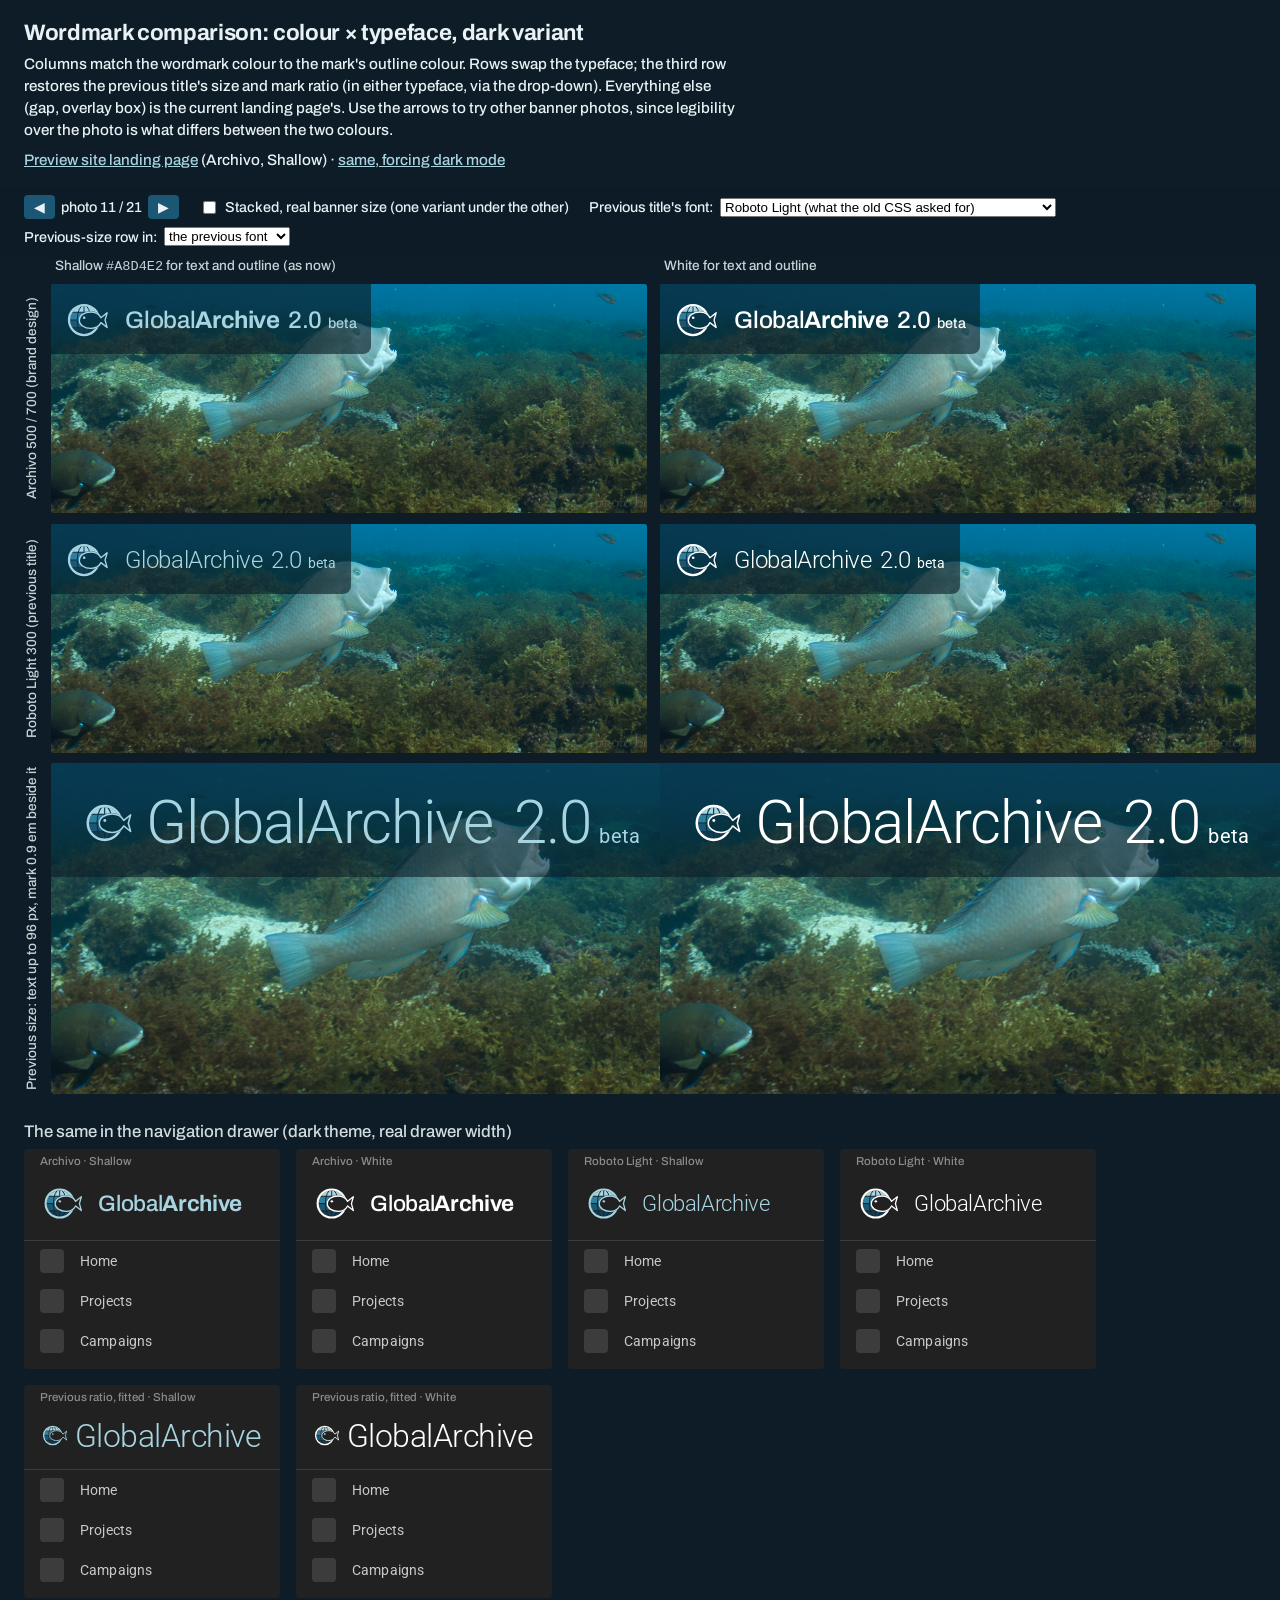
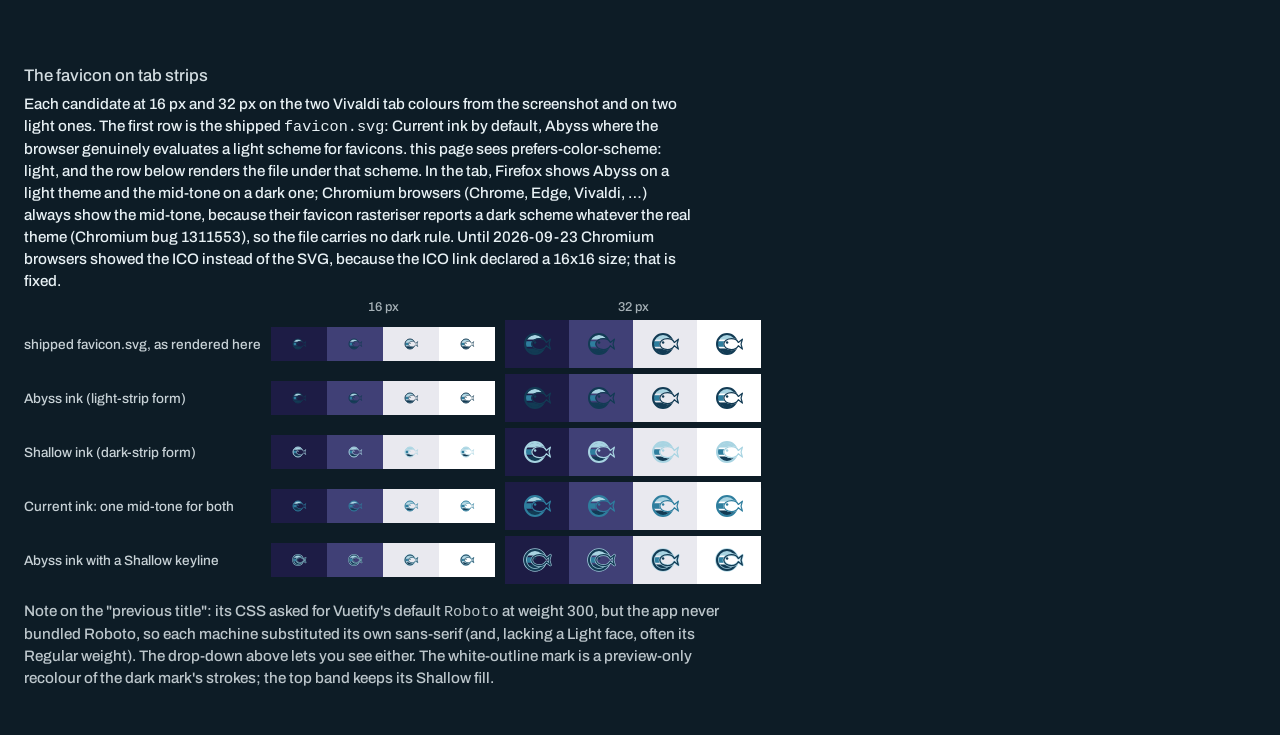
==== compare/index.html @ a5eb5374 "Preview build 2026-09-23T16:37Z of e06dd45" ====
<!DOCTYPE html>
<html lang="en">
<head>
<meta charset="utf-8">
<meta name="robots" content="noindex, nofollow">
<meta name="viewport" content="width=device-width, initial-scale=1">
<title>GlobalArchive wordmark comparison</title>
<link rel="icon" href="../ui/favicon.ico?v=8" sizes="32x32">
<link rel="icon" type="image/svg+xml" href="../ui/favicon.svg?v=8">
<!-- Archivo comes from the app build itself (fonts.css is generated by build-preview.sh from the
     bundled @fontsource files); Roboto Light, which the previous title asked for but the app never
     bundled, comes from Google Fonts so that every reviewer sees the same face. -->
<link rel="preconnect" href="https://fonts.googleapis.com">
<link rel="preconnect" href="https://fonts.gstatic.com" crossorigin>
<link href="https://fonts.googleapis.com/css2?family=Roboto:wght@300;400&display=swap" rel="stylesheet">
<link rel="stylesheet" href="fonts.css">
<style>
  :root {
    --shallow: #A8D4E2;
    --white: #FFFFFF;
    --dark: #0D1C26;
    --ink: #E8F1F5;
    --old-font: Roboto, sans-serif;
  }
  * { box-sizing: border-box; }
  body { margin: 0; background: var(--dark); color: var(--ink); font-family: Archivo, 'Helvetica Neue', Arial, sans-serif; }
  header { padding: 20px 24px 8px; max-width: 1400px; }
  h1 { font-size: 1.4rem; font-weight: 700; letter-spacing: -0.015em; margin: 0 0 8px; }
  h2 { font-size: 1.05rem; font-weight: 500; margin: 28px 24px 8px; opacity: .9; }
  p { margin: 0 0 8px; line-height: 1.45; font-size: .95rem; max-width: 80ch; }
  a { color: var(--shallow); }
  .controls { display: flex; flex-wrap: wrap; gap: 8px 20px; align-items: center; padding: 8px 24px 12px; font-size: .9rem; position: sticky; top: 0; background: rgba(13,28,38,.92); z-index: 2; }
  .controls label { display: inline-flex; gap: 6px; align-items: center; cursor: pointer; }
  button { font: inherit; color: var(--ink); background: #1B5674; border: 0; border-radius: 4px; padding: 4px 10px; cursor: pointer; }
  button:hover { background: #2E7E9E; }
  .banner-nav { display: inline-flex; gap: 6px; align-items: center; }

  /* The 2 × 2 matrix. Columns: colour of text AND mark outline. Rows: typeface. */
  .matrix { display: grid; grid-template-columns: max-content 1fr 1fr; gap: 10px 12px; padding: 0 24px; align-items: stretch; }
  .matrix.stacked { grid-template-columns: max-content 1fr; }
  .matrix .colhead { font-size: .85rem; opacity: .85; padding: 0 4px; }
  .matrix .rowhead { writing-mode: vertical-rl; transform: rotate(180deg); font-size: .85rem; opacity: .85; text-align: center; padding: 4px 0; }

  /* One landing-banner cell. The photo fills it exactly as the v-carousel does (cover), and the
     overlay box, padding, radius and the lockup rules are copied from HomeView.vue /
     BrandWordmark.vue. The title's viewport-relative size becomes container-relative so a cell
     that is narrower than the real banner keeps the lockup in proportion to the photo. */
  .cell { position: relative; overflow: hidden; background: #000; container-type: inline-size; aspect-ratio: 2.6 / 1; border-radius: 2px; }
  .stacked .cell { aspect-ratio: auto; height: 500px; }
  .cell img.bg { position: absolute; inset: 0; width: 100%; height: 100%; object-fit: cover; }
  .overlay {
    position: absolute; top: 0; left: 0;
    background: rgba(13, 28, 38, 0.6);
    padding: 0.5em 0.6em 0.4em 0.5em;
    border-bottom-right-radius: 8px;
    display: inline-flex; align-items: center;
    font-size: clamp(1.5rem, 3.6cqw, 2.75rem);
    line-height: 1; white-space: nowrap;
  }
  .stacked .overlay { font-size: clamp(1.5rem, 3.6vw, 2.75rem); }
  .lockup { display: inline-flex; align-items: center; gap: 0.6em; letter-spacing: -0.015em; }
  .lockup img { height: 2em; width: auto; flex: none; }
  .wm-archivo { font-family: Archivo, 'Helvetica Neue', Arial, sans-serif; }
  .wm-archivo .g { font-weight: 500; }
  .wm-archivo .a { font-weight: 700; }
  .wm-old { font-family: var(--old-font); font-weight: 300; letter-spacing: -0.015625em; }
  .suffix { display: inline-flex; align-items: baseline; align-self: center; }
  .ver { margin-left: 0.35em; font-family: Archivo, 'Helvetica Neue', Arial, sans-serif; font-weight: 500; letter-spacing: -0.015em; }
  .beta { margin-left: 0.4em; font-size: 0.6em; font-weight: 400; letter-spacing: 0.02em; }
  .row-old .ver { font-family: var(--old-font); font-weight: 300; letter-spacing: -0.015625em; }
  .row-old .beta { font-family: var(--old-font); }
  /* The previous title's metrics (HomeView.vue before f11de63): text clamp(2.5rem, 7vw, 6rem) at
     weight 300, the mark 0.9 em tall beside it with a 0.18 em gap, "beta" a third of the name's
     size (MD3 headline-large, 32 px, next to 96 px). Colour, box and gap-to-suffix stay as in the
     other rows so only size and ratio differ. */
  .row-oldsize .overlay { font-size: clamp(2.5rem, 7cqw, 6rem); }
  .stacked .row-oldsize .overlay { font-size: clamp(2.5rem, 7vw, 6rem); }
  .row-oldsize .lockup { gap: 0.18em; }
  .row-oldsize .lockup img { height: 0.9em; }
  .row-oldsize .beta { font-size: 0.333em; }
  .row-oldsize .wm-archivo { display: none; }
  body.oldsize-archivo .row-oldsize .wm-archivo { display: inline; }
  body.oldsize-archivo .row-oldsize .wm-old { display: none; }
  body.oldsize-archivo .row-oldsize .ver { font-family: Archivo, 'Helvetica Neue', Arial, sans-serif; font-weight: 500; letter-spacing: -0.015em; }
  body.oldsize-archivo .row-oldsize .beta { font-family: inherit; }
  .c-shallow { color: var(--shallow); }
  .c-white { color: var(--white); }

  /* Drawer scale: the navigation drawer as MainUI.vue renders it in the dark theme — Vuetify's
     default 256 px width and #212121 surface, the header list item's 4 px 16 px padding, the
     lockup at 1.4 rem spanning the drawer (commit 9a50a81), the divider and the first menu
     entries for context. */
  .drawers { display: flex; flex-wrap: wrap; gap: 16px; padding: 0 24px 40px; }
  .drawer { width: 256px; flex: none; background: #212121; color: rgba(255,255,255,.87); border-radius: 4px; padding-bottom: 8px; font-family: Roboto, sans-serif; overflow: hidden; }
  .drawer .caption { font-size: .72rem; opacity: .55; padding: 6px 16px 0; font-family: Archivo, sans-serif; }
  .drawer .head { padding: 4px 16px; min-height: 48px; display: flex; align-items: center; }
  .drawer .lockup { font-size: 1.4rem; padding: 10px 0; }
  .drawer hr { border: 0; border-top: 1px solid rgba(255,255,255,.12); margin: 0; }
  .drawer .item { display: flex; align-items: center; gap: 16px; padding: 4px 16px; min-height: 40px; font-size: .875rem; letter-spacing: .01em; opacity: .87; }
  .drawer.row-oldsize .lockup { gap: 0.18em; }
  .drawer.row-oldsize .lockup img { height: 0.9em; }
  .drawer.row-oldsize .wm-archivo { display: none; }
  .drawer .item i { display: inline-block; width: 24px; height: 24px; border-radius: 4px; background: rgba(255,255,255,.14); }
  .favs { display: grid; grid-template-columns: max-content repeat(4, max-content); gap: 6px 10px; padding: 0 24px 16px; align-items: center; font-size: .85rem; }
  .favs .lab { opacity: .85; }
  .favs .hd { font-size: .8rem; opacity: .7; text-align: center; }
  .strip { display: flex; }
  .strip span { display: inline-flex; align-items: center; justify-content: center; width: 56px; height: 34px; }
  .strip span:nth-child(1) { background: rgb(29,28,69); } .strip span:nth-child(2) { background: rgb(64,64,118); }
  .strip span:nth-child(3) { background: #e9e9ef; } .strip span:nth-child(4) { background: #ffffff; }
  .strip img { width: 16px; height: 16px; } .strip.big img { width: 32px; height: 32px; } .strip.big span { height: 48px; width: 64px; }
  footer { padding: 0 24px 40px; font-size: .85rem; opacity: .8; }
</style>
</head>
<body>
<header>
  <h1>Wordmark comparison: colour × typeface, dark variant</h1>
  <p>Columns match the wordmark colour to the mark's outline colour. Rows swap the typeface; the third row
     restores the previous title's size and mark ratio (in either typeface, via the drop-down). Everything
     else (gap, overlay box) is the current landing page's. Use the arrows to try other banner photos, since
     legibility over the photo is what differs between the two colours.</p>
  <p><a href="../ui/">Preview site landing page</a> (Archivo, Shallow) · <a href="../ui/" onclick="localStorage.setItem('theme_choice','dark')">same, forcing dark mode</a></p>
</header>
<div class="controls">
  <span class="banner-nav">
    <button id="prev" title="Previous photo (←)">◀</button>
    <span id="which">photo</span>
    <button id="next" title="Next photo (→)">▶</button>
  </span>
  <label><input type="checkbox" id="stacked"> Stacked, real banner size (one variant under the other)</label>
  <label>Previous title's font:
    <select id="oldfont">
      <option value="Roboto, sans-serif">Roboto Light (what the old CSS asked for)</option>
      <option value="sans-serif">your system's sans-serif (what it actually rendered in)</option>
    </select>
  </label>
  <label>Previous-size row in:
    <select id="oldsizefont">
      <option value="old">the previous font</option>
      <option value="archivo">Archivo 500 / 700</option>
    </select>
  </label>
</div>

<div class="matrix" id="matrix">
  <div></div>
  <div class="colhead">Shallow <code>#A8D4E2</code> for text and outline (as now)</div>
  <div class="colhead">White for text and outline</div>

  <div class="rowhead">Archivo 500 / 700 (brand design)</div>
  <div class="cell"><img class="bg" alt=""><span class="overlay c-shallow">
    <span class="lockup"><img src="mark-shallow.svg" alt=""><span class="wm-archivo"><span class="g">Global</span><span class="a">Archive</span></span></span><span class="suffix"><span class="ver">2.0</span><span class="beta">beta</span></span>
  </span></div>
  <div class="cell"><img class="bg" alt=""><span class="overlay c-white">
    <span class="lockup"><img src="mark-white.svg" alt=""><span class="wm-archivo"><span class="g">Global</span><span class="a">Archive</span></span></span><span class="suffix"><span class="ver">2.0</span><span class="beta">beta</span></span>
  </span></div>

  <div class="rowhead">Roboto Light 300 (previous title)</div>
  <div class="cell row-old"><img class="bg" alt=""><span class="overlay c-shallow">
    <span class="lockup"><img src="mark-shallow.svg" alt=""><span class="wm-old">GlobalArchive</span></span><span class="suffix"><span class="ver">2.0</span><span class="beta">beta</span></span>
  </span></div>
  <div class="cell row-old"><img class="bg" alt=""><span class="overlay c-white">
    <span class="lockup"><img src="mark-white.svg" alt=""><span class="wm-old">GlobalArchive</span></span><span class="suffix"><span class="ver">2.0</span><span class="beta">beta</span></span>
  </span></div>

  <div class="rowhead">Previous size: text up to 96 px, mark 0.9 em beside it</div>
  <div class="cell row-old row-oldsize"><img class="bg" alt=""><span class="overlay c-shallow">
    <span class="lockup"><img src="mark-shallow.svg" alt=""><span class="wm-old">GlobalArchive</span><span class="wm-archivo"><span class="g">Global</span><span class="a">Archive</span></span></span><span class="suffix"><span class="ver">2.0</span><span class="beta">beta</span></span>
  </span></div>
  <div class="cell row-old row-oldsize"><img class="bg" alt=""><span class="overlay c-white">
    <span class="lockup"><img src="mark-white.svg" alt=""><span class="wm-old">GlobalArchive</span><span class="wm-archivo"><span class="g">Global</span><span class="a">Archive</span></span></span><span class="suffix"><span class="ver">2.0</span><span class="beta">beta</span></span>
  </span></div>
</div>

<h2>The same in the navigation drawer (dark theme, real drawer width)</h2>
<div class="drawers">
  <div class="drawer"><div class="caption">Archivo · Shallow</div>
    <div class="head"><span class="lockup c-shallow"><img src="mark-shallow.svg" alt=""><span class="wm-archivo"><span class="g">Global</span><span class="a">Archive</span></span></span></div>
    <hr><div class="item"><i></i>Home</div><div class="item"><i></i>Projects</div><div class="item"><i></i>Campaigns</div>
  </div>
  <div class="drawer"><div class="caption">Archivo · White</div>
    <div class="head"><span class="lockup c-white"><img src="mark-white.svg" alt=""><span class="wm-archivo"><span class="g">Global</span><span class="a">Archive</span></span></span></div>
    <hr><div class="item"><i></i>Home</div><div class="item"><i></i>Projects</div><div class="item"><i></i>Campaigns</div>
  </div>
  <div class="drawer row-old"><div class="caption">Roboto Light · Shallow</div>
    <div class="head"><span class="lockup c-shallow"><img src="mark-shallow.svg" alt=""><span class="wm-old">GlobalArchive</span></span></div>
    <hr><div class="item"><i></i>Home</div><div class="item"><i></i>Projects</div><div class="item"><i></i>Campaigns</div>
  </div>
  <div class="drawer row-old"><div class="caption">Roboto Light · White</div>
    <div class="head"><span class="lockup c-white"><img src="mark-white.svg" alt=""><span class="wm-old">GlobalArchive</span></span></div>
    <hr><div class="item"><i></i>Home</div><div class="item"><i></i>Projects</div><div class="item"><i></i>Campaigns</div>
  </div>
  <div class="drawer row-old row-oldsize"><div class="caption">Previous ratio, fitted · Shallow</div>
    <div class="head"><span class="lockup c-shallow"><img src="mark-shallow.svg" alt=""><span class="wm-old">GlobalArchive</span><span class="wm-archivo"><span class="g">Global</span><span class="a">Archive</span></span></span></div>
    <hr><div class="item"><i></i>Home</div><div class="item"><i></i>Projects</div><div class="item"><i></i>Campaigns</div>
  </div>
  <div class="drawer row-old row-oldsize"><div class="caption">Previous ratio, fitted · White</div>
    <div class="head"><span class="lockup c-white"><img src="mark-white.svg" alt=""><span class="wm-old">GlobalArchive</span><span class="wm-archivo"><span class="g">Global</span><span class="a">Archive</span></span></span></div>
    <hr><div class="item"><i></i>Home</div><div class="item"><i></i>Projects</div><div class="item"><i></i>Campaigns</div>
  </div>
</div>

<h2>The favicon on tab strips</h2>
<p style="padding:0 24px">Each candidate at 16 px and 32 px on the two Vivaldi tab colours from the screenshot and on
   two light ones. The first row is the shipped <code>favicon.svg</code>: Current ink by default, Abyss where the
   browser genuinely evaluates a light scheme for favicons. <span id="scheme">…</span></p>
<div class="favs" id="favs"></div>
<footer>
  <p>Note on the "previous title": its CSS asked for Vuetify's default <code>Roboto</code> at weight 300, but the
     app never bundled Roboto, so each machine substituted its own sans-serif (and, lacking a Light face,
     often its Regular weight). The drop-down above lets you see either. The white-outline mark is a preview-only
     recolour of the dark mark's strokes; the top band keeps its Shallow fill.</p>
</footer>

<script src="banners.js"></script>
<script>
  const banners = window.PREVIEW_BANNERS || [];
  let i = Math.floor(Math.random() * banners.length);
  const bgs = document.querySelectorAll('img.bg');
  const which = document.getElementById('which');
  function show() {
    if (!banners.length) { which.textContent = 'no photos found'; return; }
    bgs.forEach(img => { img.src = banners[i]; });
    which.textContent = `photo ${i + 1} / ${banners.length}`;
  }
  function step(d) { i = (i + d + banners.length) % banners.length; show(); }
  document.getElementById('prev').onclick = () => step(-1);
  document.getElementById('next').onclick = () => step(1);
  document.addEventListener('keydown', e => { if (e.key === 'ArrowLeft') step(-1); if (e.key === 'ArrowRight') step(1); });
  document.getElementById('stacked').onchange = e => document.getElementById('matrix').classList.toggle('stacked', e.target.checked);
  document.getElementById('oldsizefont').onchange = e => { document.body.classList.toggle('oldsize-archivo', e.target.value === 'archivo'); fitDrawers(); };
  document.getElementById('oldfont').onchange = e => { document.documentElement.style.setProperty('--old-font', e.target.value); fitDrawers(); };
  // The previous ratio has no viewport to scale with in the drawer, so the lockup is sized to span
  // the drawer's content width (256 px minus the list item's 16 px padding each side), as the
  // current 1.4 rem lockup was chosen to.
  function fitDrawers() {
    document.querySelectorAll('.drawer.row-oldsize .lockup').forEach(l => {
      l.style.fontSize = '16px';
      const w = l.getBoundingClientRect().width;
      if (w > 0) l.style.fontSize = (16 * 224 / w).toFixed(2) + 'px';
    });
  }
  document.fonts.ready.then(fitDrawers);
  // Favicon candidates on tab-strip colours. The shipped favicon.svg follows prefers-color-scheme,
  // which Chromium takes from the OS (not from the browser's own UI theme) and Firefox from its theme.
  const dark = matchMedia('(prefers-color-scheme: dark)').matches;
  document.getElementById('scheme').textContent = `this page sees prefers-color-scheme: ${dark ? 'dark' : 'light'}, and the row below renders the file under that scheme. In the tab, Firefox shows Abyss on a light theme and the mid-tone on a dark one; Chromium browsers (Chrome, Edge, Vivaldi, …) always show the mid-tone, because their favicon rasteriser reports a dark scheme whatever the real theme (Chromium bug 1311553), so the file carries no dark rule. Until 2026-09-23 Chromium browsers showed the ICO instead of the SVG, because the ICO link declared a 16x16 size; that is fixed.`;
  const cands = [['shipped favicon.svg, as rendered here', '../ui/favicon.svg?v=8'], ['Abyss ink (light-strip form)', 'favicons/abyss.svg'], ['Shallow ink (dark-strip form)', 'favicons/shallow.svg'], ['Current ink: one mid-tone for both', 'favicons/current.svg'], ['Abyss ink with a Shallow keyline', 'favicons/keyline.svg']];
  const strip = src => Array.from({ length: 4 }, () => `<span><img src="${src}" alt=""></span>`).join('');
  const favs = document.getElementById('favs');
  favs.innerHTML = '<div></div><div class="hd">16 px</div><div class="hd">32 px</div><div class="hd"></div><div class="hd"></div>' + cands.map(([lab, src]) =>
    `<div class="lab">${lab}</div><div class="strip">${strip(src)}</div><div class="strip big">${strip(src)}</div><div></div><div></div>`).join('');
  show();
</script>
</body>
</html>
---- compare/fonts.css ----
@font-face { font-family: Archivo; font-style: normal; font-weight: 500; font-display: swap; src: url(../ui/assets/archivo-latin-500-normal-CGugC8dq.woff2) format("woff2"); }
@font-face { font-family: Archivo; font-style: normal; font-weight: 700; font-display: swap; src: url(../ui/assets/archivo-latin-700-normal-D9cHMWGj.woff2) format("woff2"); }
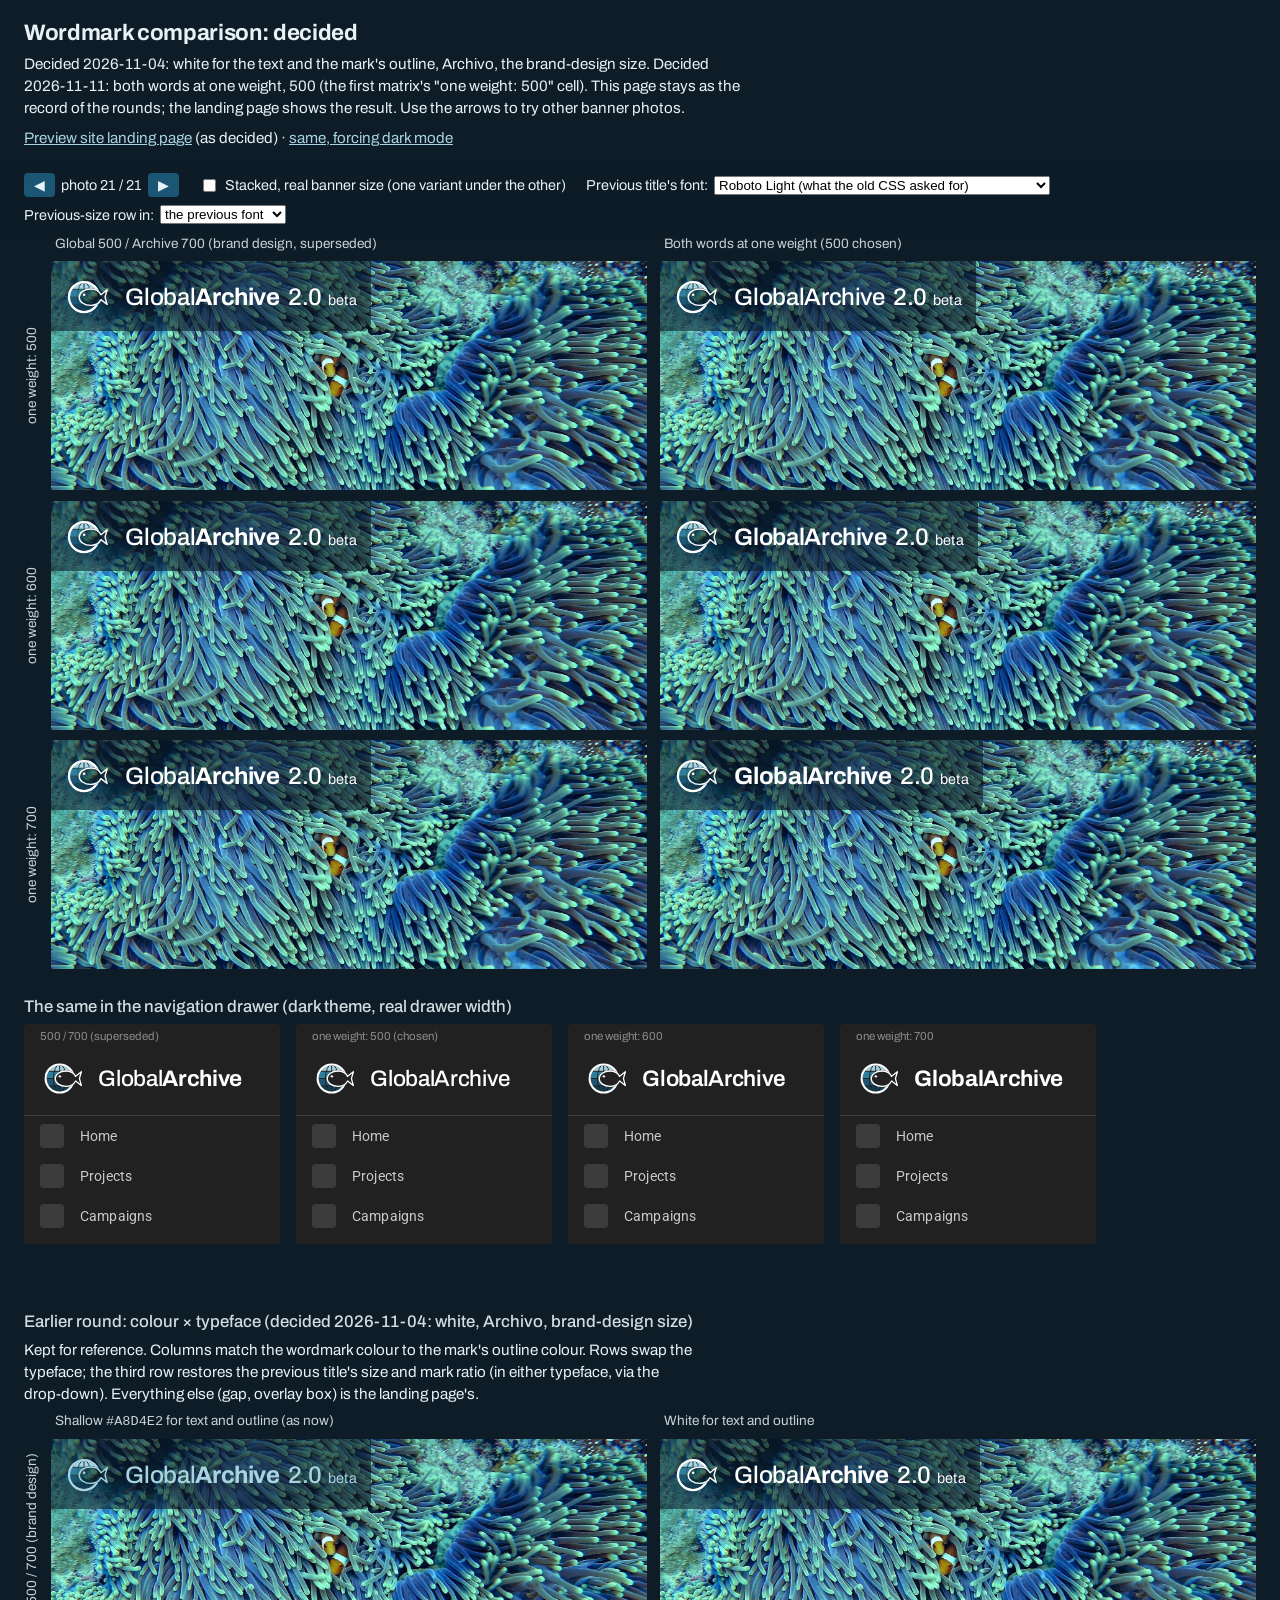
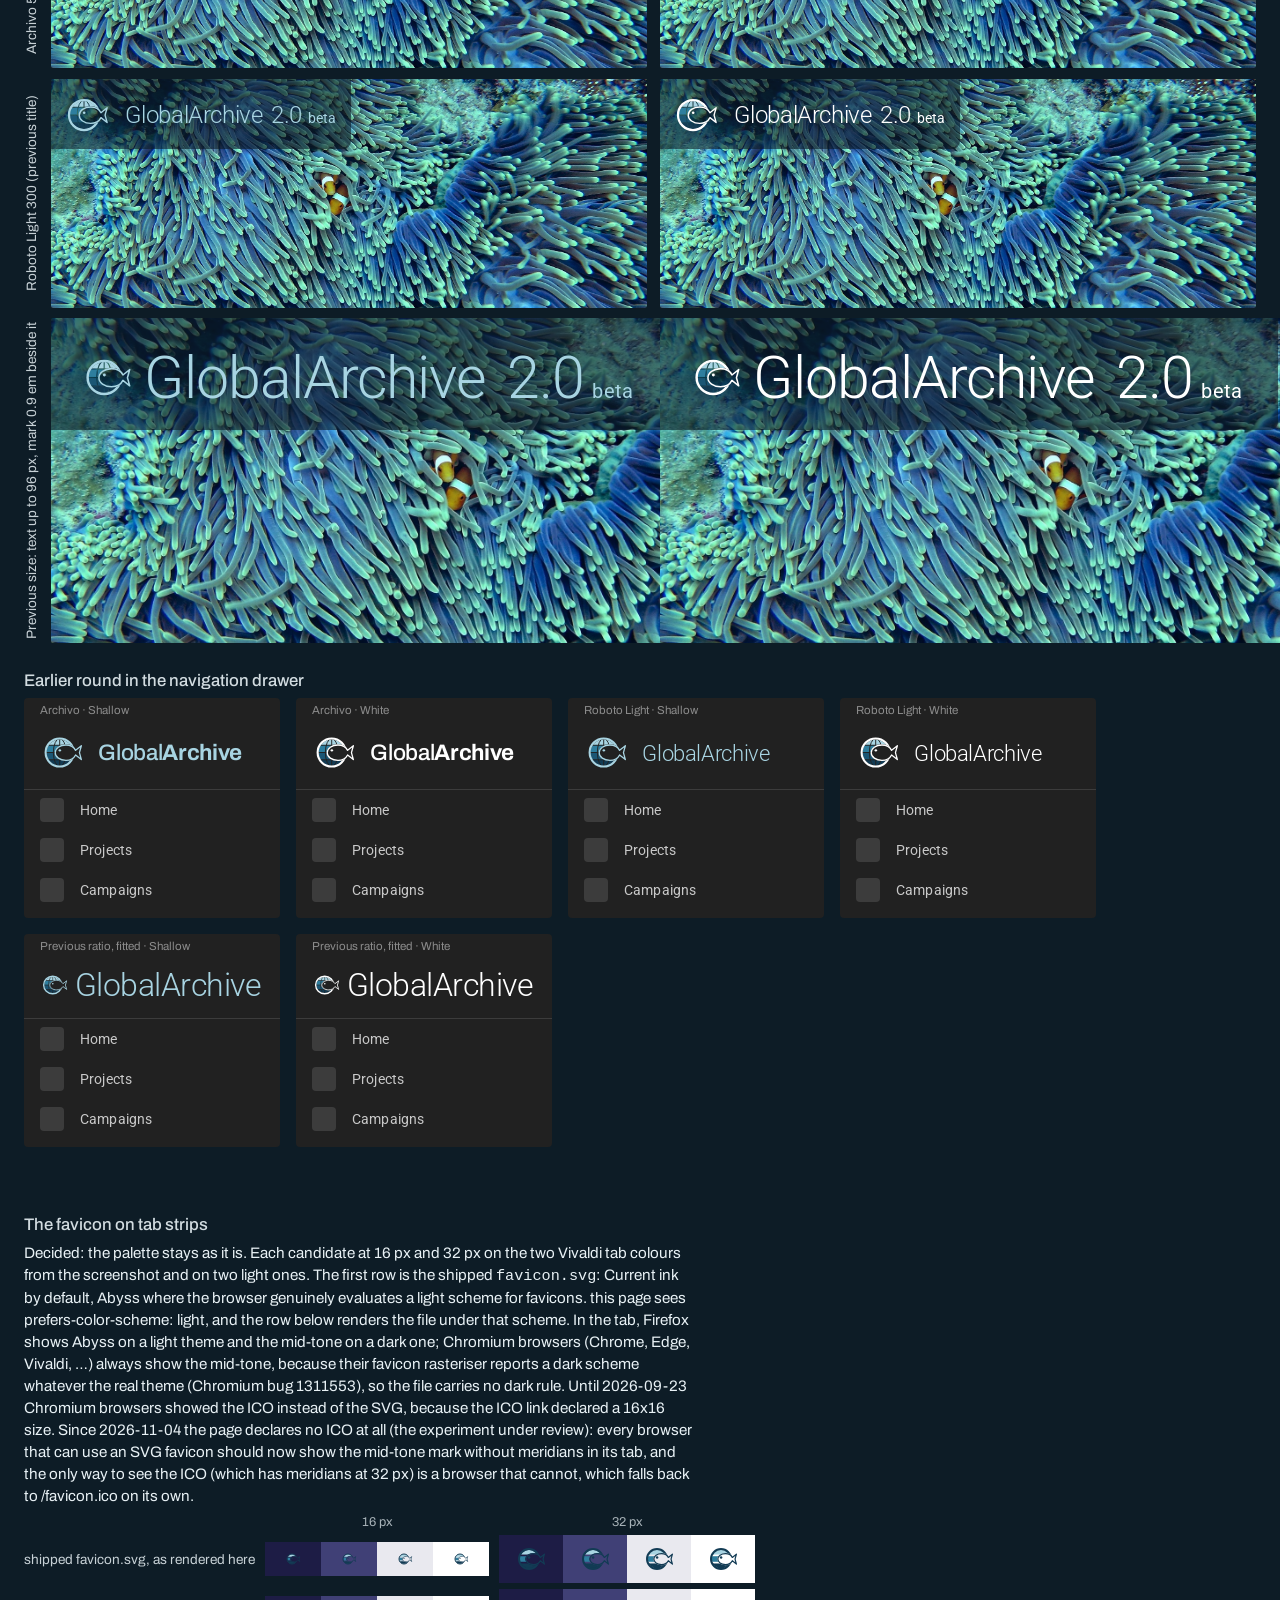
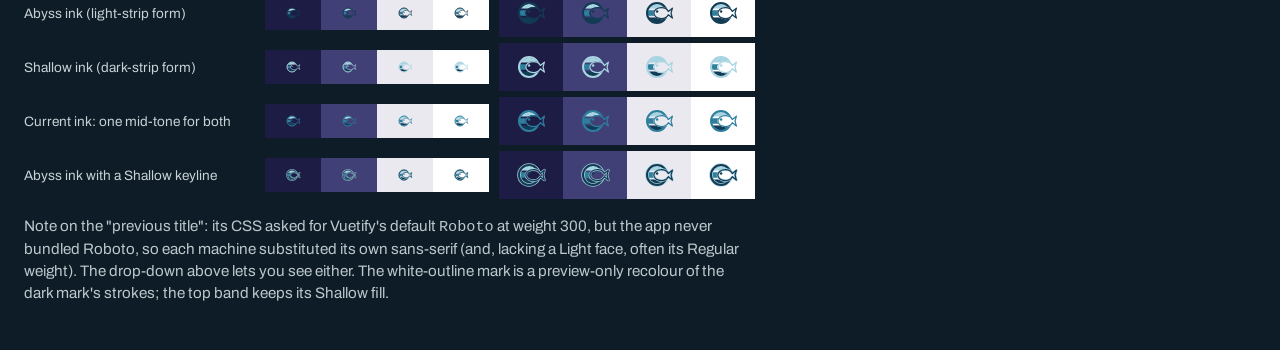
==== commit 43ea72a1: "Preview build 2026-11-11T08:09Z of 17906e6" ====
--- a/compare/index.html
+++ b/compare/index.html
@@ -5,14 +5,16 @@
 <meta name="robots" content="noindex, nofollow">
 <meta name="viewport" content="width=device-width, initial-scale=1">
 <title>GlobalArchive wordmark comparison</title>
-<link rel="icon" href="../ui/favicon.ico?v=8" sizes="32x32">
-<link rel="icon" type="image/svg+xml" href="../ui/favicon.svg?v=8">
+<!-- SVG only, as in the app since 2026-11-04 (no ICO link; /favicon.ico is still served for
+     browsers that cannot use the SVG and request that path on their own). -->
+<link rel="icon" type="image/svg+xml" href="../ui/favicon.svg?v=9">
 <!-- Archivo comes from the app build itself (fonts.css is generated by build-preview.sh from the
      bundled @fontsource files); Roboto Light, which the previous title asked for but the app never
-     bundled, comes from Google Fonts so that every reviewer sees the same face. -->
+     bundled, comes from Google Fonts so that every reviewer sees the same face; so do Archivo 600 and
+     700, which the app no longer bundles (the bundled 500 is pixel-identical to Google's). -->
 <link rel="preconnect" href="https://fonts.googleapis.com">
 <link rel="preconnect" href="https://fonts.gstatic.com" crossorigin>
-<link href="https://fonts.googleapis.com/css2?family=Roboto:wght@300;400&display=swap" rel="stylesheet">
+<link href="https://fonts.googleapis.com/css2?family=Roboto:wght@300;400&family=Archivo:wght@600;700&display=swap" rel="stylesheet">
 <link rel="stylesheet" href="fonts.css">
 <style>
   :root {
@@ -63,6 +65,9 @@
   .wm-archivo { font-family: Archivo, 'Helvetica Neue', Arial, sans-serif; }
   .wm-archivo .g { font-weight: 500; }
   .wm-archivo .a { font-weight: 700; }
+  .wm-plain .g, .wm-plain .a { font-weight: 500; }
+  .row-p600 .wm-plain .g, .row-p600 .wm-plain .a { font-weight: 600; }
+  .row-p700 .wm-plain .g, .row-p700 .wm-plain .a { font-weight: 700; }
   .wm-old { font-family: var(--old-font); font-weight: 300; letter-spacing: -0.015625em; }
   .suffix { display: inline-flex; align-items: baseline; align-self: center; }
   .ver { margin-left: 0.35em; font-family: Archivo, 'Helvetica Neue', Arial, sans-serif; font-weight: 500; letter-spacing: -0.015em; }
@@ -114,12 +119,12 @@
 </head>
 <body>
 <header>
-  <h1>Wordmark comparison: colour × typeface, dark variant</h1>
-  <p>Columns match the wordmark colour to the mark's outline colour. Rows swap the typeface; the third row
-     restores the previous title's size and mark ratio (in either typeface, via the drop-down). Everything
-     else (gap, overlay box) is the current landing page's. Use the arrows to try other banner photos, since
-     legibility over the photo is what differs between the two colours.</p>
-  <p><a href="../ui/">Preview site landing page</a> (Archivo, Shallow) · <a href="../ui/" onclick="localStorage.setItem('theme_choice','dark')">same, forcing dark mode</a></p>
+  <h1>Wordmark comparison: decided</h1>
+  <p>Decided 2026-11-04: white for the text and the mark's outline, Archivo, the brand-design size.
+     Decided 2026-11-11: both words at one weight, 500 (the first matrix's "one weight: 500" cell).
+     This page stays as the record of the rounds; the landing page shows the result. Use the arrows to
+     try other banner photos.</p>
+  <p><a href="../ui/">Preview site landing page</a> (as decided) · <a href="../ui/" onclick="localStorage.setItem('theme_choice','dark')">same, forcing dark mode</a></p>
 </header>
 <div class="controls">
   <span class="banner-nav">
@@ -142,6 +147,60 @@
   </label>
 </div>
 
+<div class="matrix" id="matrix-weight">
+  <div></div>
+  <div class="colhead">Global 500 / Archive 700 (brand design, superseded)</div>
+  <div class="colhead">Both words at one weight (500 chosen)</div>
+
+  <div class="rowhead">one weight: 500</div>
+  <div class="cell "><img class="bg" alt=""><span class="overlay c-white">
+    <span class="lockup"><img src="mark-white.svg" alt=""><span class="wm-archivo"><span class="g">Global</span><span class="a">Archive</span></span></span><span class="suffix"><span class="ver">2.0</span><span class="beta">beta</span></span>
+  </span></div>
+  <div class="cell row-p500"><img class="bg" alt=""><span class="overlay c-white">
+    <span class="lockup"><img src="mark-white.svg" alt=""><span class="wm-archivo wm-plain"><span class="g">Global</span><span class="a">Archive</span></span></span><span class="suffix"><span class="ver">2.0</span><span class="beta">beta</span></span>
+  </span></div>
+
+  <div class="rowhead">one weight: 600</div>
+  <div class="cell "><img class="bg" alt=""><span class="overlay c-white">
+    <span class="lockup"><img src="mark-white.svg" alt=""><span class="wm-archivo"><span class="g">Global</span><span class="a">Archive</span></span></span><span class="suffix"><span class="ver">2.0</span><span class="beta">beta</span></span>
+  </span></div>
+  <div class="cell row-p600"><img class="bg" alt=""><span class="overlay c-white">
+    <span class="lockup"><img src="mark-white.svg" alt=""><span class="wm-archivo wm-plain"><span class="g">Global</span><span class="a">Archive</span></span></span><span class="suffix"><span class="ver">2.0</span><span class="beta">beta</span></span>
+  </span></div>
+
+  <div class="rowhead">one weight: 700</div>
+  <div class="cell "><img class="bg" alt=""><span class="overlay c-white">
+    <span class="lockup"><img src="mark-white.svg" alt=""><span class="wm-archivo"><span class="g">Global</span><span class="a">Archive</span></span></span><span class="suffix"><span class="ver">2.0</span><span class="beta">beta</span></span>
+  </span></div>
+  <div class="cell row-p700"><img class="bg" alt=""><span class="overlay c-white">
+    <span class="lockup"><img src="mark-white.svg" alt=""><span class="wm-archivo wm-plain"><span class="g">Global</span><span class="a">Archive</span></span></span><span class="suffix"><span class="ver">2.0</span><span class="beta">beta</span></span>
+  </span></div>
+</div>
+
+<h2>The same in the navigation drawer (dark theme, real drawer width)</h2>
+<div class="drawers">
+  <div class="drawer "><div class="caption">500 / 700 (superseded)</div>
+    <div class="head"><span class="lockup c-white"><img src="mark-white.svg" alt=""><span class="wm-archivo"><span class="g">Global</span><span class="a">Archive</span></span></span></div>
+    <hr><div class="item"><i></i>Home</div><div class="item"><i></i>Projects</div><div class="item"><i></i>Campaigns</div>
+  </div>
+  <div class="drawer row-p500"><div class="caption">one weight: 500 (chosen)</div>
+    <div class="head"><span class="lockup c-white"><img src="mark-white.svg" alt=""><span class="wm-archivo wm-plain"><span class="g">Global</span><span class="a">Archive</span></span></span></div>
+    <hr><div class="item"><i></i>Home</div><div class="item"><i></i>Projects</div><div class="item"><i></i>Campaigns</div>
+  </div>
+  <div class="drawer row-p600"><div class="caption">one weight: 600</div>
+    <div class="head"><span class="lockup c-white"><img src="mark-white.svg" alt=""><span class="wm-archivo wm-plain"><span class="g">Global</span><span class="a">Archive</span></span></span></div>
+    <hr><div class="item"><i></i>Home</div><div class="item"><i></i>Projects</div><div class="item"><i></i>Campaigns</div>
+  </div>
+  <div class="drawer row-p700"><div class="caption">one weight: 700</div>
+    <div class="head"><span class="lockup c-white"><img src="mark-white.svg" alt=""><span class="wm-archivo wm-plain"><span class="g">Global</span><span class="a">Archive</span></span></span></div>
+    <hr><div class="item"><i></i>Home</div><div class="item"><i></i>Projects</div><div class="item"><i></i>Campaigns</div>
+  </div>
+</div>
+
+<h2>Earlier round: colour × typeface (decided 2026-11-04: white, Archivo, brand-design size)</h2>
+<p style="padding:0 24px">Kept for reference. Columns match the wordmark colour to the mark's outline colour. Rows swap the
+   typeface; the third row restores the previous title's size and mark ratio (in either typeface, via the
+   drop-down). Everything else (gap, overlay box) is the landing page's.</p>
 <div class="matrix" id="matrix">
   <div></div>
   <div class="colhead">Shallow <code>#A8D4E2</code> for text and outline (as now)</div>
@@ -172,7 +231,7 @@
   </span></div>
 </div>
 
-<h2>The same in the navigation drawer (dark theme, real drawer width)</h2>
+<h2>Earlier round in the navigation drawer</h2>
 <div class="drawers">
   <div class="drawer"><div class="caption">Archivo · Shallow</div>
     <div class="head"><span class="lockup c-shallow"><img src="mark-shallow.svg" alt=""><span class="wm-archivo"><span class="g">Global</span><span class="a">Archive</span></span></span></div>
@@ -201,9 +260,9 @@
 </div>
 
 <h2>The favicon on tab strips</h2>
-<p style="padding:0 24px">Each candidate at 16 px and 32 px on the two Vivaldi tab colours from the screenshot and on
-   two light ones. The first row is the shipped <code>favicon.svg</code>: Current ink by default, Abyss where the
-   browser genuinely evaluates a light scheme for favicons. <span id="scheme">…</span></p>
+<p style="padding:0 24px">Decided: the palette stays as it is. Each candidate at 16 px and 32 px on the two Vivaldi tab colours
+   from the screenshot and on two light ones. The first row is the shipped <code>favicon.svg</code>: Current ink by
+   default, Abyss where the browser genuinely evaluates a light scheme for favicons. <span id="scheme">…</span></p>
 <div class="favs" id="favs"></div>
 <footer>
   <p>Note on the "previous title": its CSS asked for Vuetify's default <code>Roboto</code> at weight 300, but the
@@ -227,7 +286,7 @@
   document.getElementById('prev').onclick = () => step(-1);
   document.getElementById('next').onclick = () => step(1);
   document.addEventListener('keydown', e => { if (e.key === 'ArrowLeft') step(-1); if (e.key === 'ArrowRight') step(1); });
-  document.getElementById('stacked').onchange = e => document.getElementById('matrix').classList.toggle('stacked', e.target.checked);
+  document.getElementById('stacked').onchange = e => document.querySelectorAll('.matrix').forEach(m => m.classList.toggle('stacked', e.target.checked));
   document.getElementById('oldsizefont').onchange = e => { document.body.classList.toggle('oldsize-archivo', e.target.value === 'archivo'); fitDrawers(); };
   document.getElementById('oldfont').onchange = e => { document.documentElement.style.setProperty('--old-font', e.target.value); fitDrawers(); };
   // The previous ratio has no viewport to scale with in the drawer, so the lockup is sized to span
@@ -244,8 +303,8 @@
   // Favicon candidates on tab-strip colours. The shipped favicon.svg follows prefers-color-scheme,
   // which Chromium takes from the OS (not from the browser's own UI theme) and Firefox from its theme.
   const dark = matchMedia('(prefers-color-scheme: dark)').matches;
-  document.getElementById('scheme').textContent = `this page sees prefers-color-scheme: ${dark ? 'dark' : 'light'}, and the row below renders the file under that scheme. In the tab, Firefox shows Abyss on a light theme and the mid-tone on a dark one; Chromium browsers (Chrome, Edge, Vivaldi, …) always show the mid-tone, because their favicon rasteriser reports a dark scheme whatever the real theme (Chromium bug 1311553), so the file carries no dark rule. Until 2026-09-23 Chromium browsers showed the ICO instead of the SVG, because the ICO link declared a 16x16 size; that is fixed.`;
-  const cands = [['shipped favicon.svg, as rendered here', '../ui/favicon.svg?v=8'], ['Abyss ink (light-strip form)', 'favicons/abyss.svg'], ['Shallow ink (dark-strip form)', 'favicons/shallow.svg'], ['Current ink: one mid-tone for both', 'favicons/current.svg'], ['Abyss ink with a Shallow keyline', 'favicons/keyline.svg']];
+  document.getElementById('scheme').textContent = `this page sees prefers-color-scheme: ${dark ? 'dark' : 'light'}, and the row below renders the file under that scheme. In the tab, Firefox shows Abyss on a light theme and the mid-tone on a dark one; Chromium browsers (Chrome, Edge, Vivaldi, …) always show the mid-tone, because their favicon rasteriser reports a dark scheme whatever the real theme (Chromium bug 1311553), so the file carries no dark rule. Until 2026-09-23 Chromium browsers showed the ICO instead of the SVG, because the ICO link declared a 16x16 size. Since 2026-11-04 the page declares no ICO at all (the experiment under review): every browser that can use an SVG favicon should now show the mid-tone mark without meridians in its tab, and the only way to see the ICO (which has meridians at 32 px) is a browser that cannot, which falls back to /favicon.ico on its own.`;
+  const cands = [['shipped favicon.svg, as rendered here', '../ui/favicon.svg?v=9'], ['Abyss ink (light-strip form)', 'favicons/abyss.svg'], ['Shallow ink (dark-strip form)', 'favicons/shallow.svg'], ['Current ink: one mid-tone for both', 'favicons/current.svg'], ['Abyss ink with a Shallow keyline', 'favicons/keyline.svg']];
   const strip = src => Array.from({ length: 4 }, () => `<span><img src="${src}" alt=""></span>`).join('');
   const favs = document.getElementById('favs');
   favs.innerHTML = '<div></div><div class="hd">16 px</div><div class="hd">32 px</div><div class="hd"></div><div class="hd"></div>' + cands.map(([lab, src]) =>
--- a/compare/fonts.css
+++ b/compare/fonts.css
@@ -1,2 +1 @@
 @font-face { font-family: Archivo; font-style: normal; font-weight: 500; font-display: swap; src: url(../ui/assets/archivo-latin-500-normal-CGugC8dq.woff2) format("woff2"); }
-@font-face { font-family: Archivo; font-style: normal; font-weight: 700; font-display: swap; src: url(../ui/assets/archivo-latin-700-normal-D9cHMWGj.woff2) format("woff2"); }
